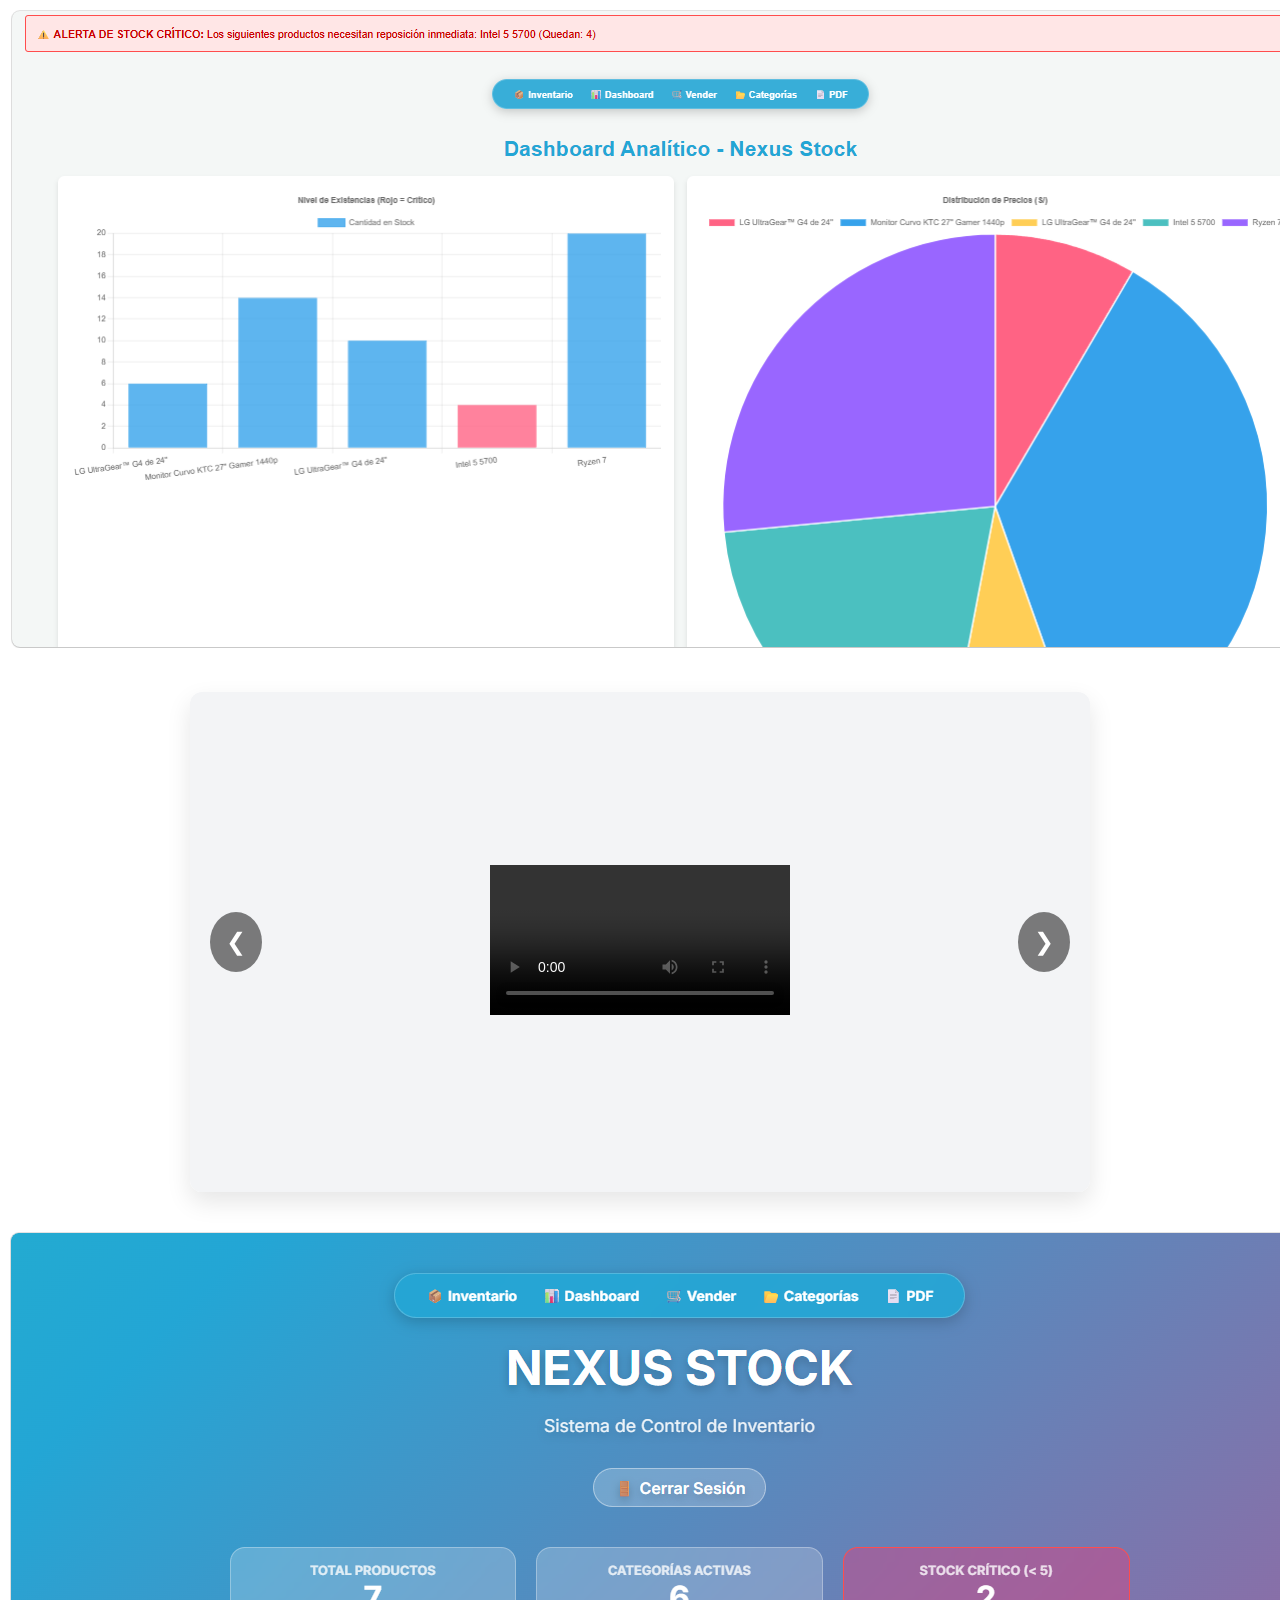
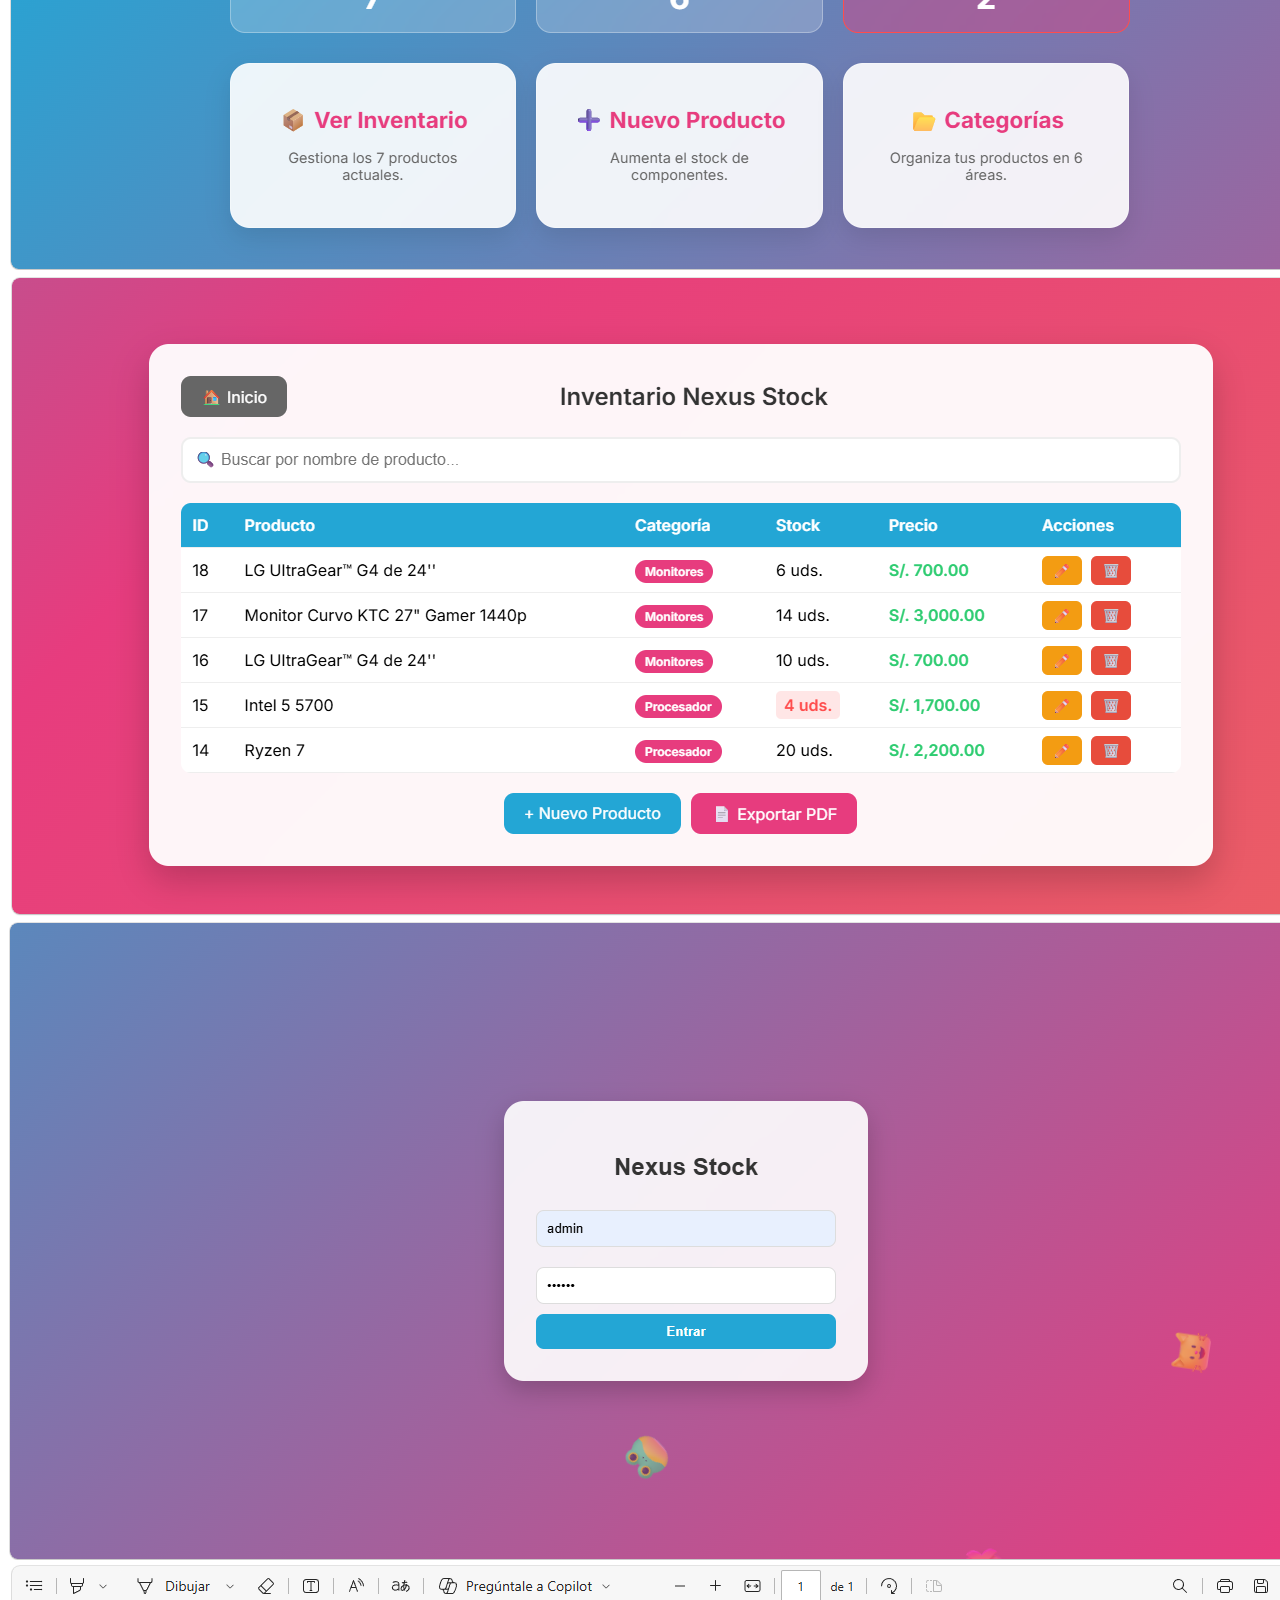
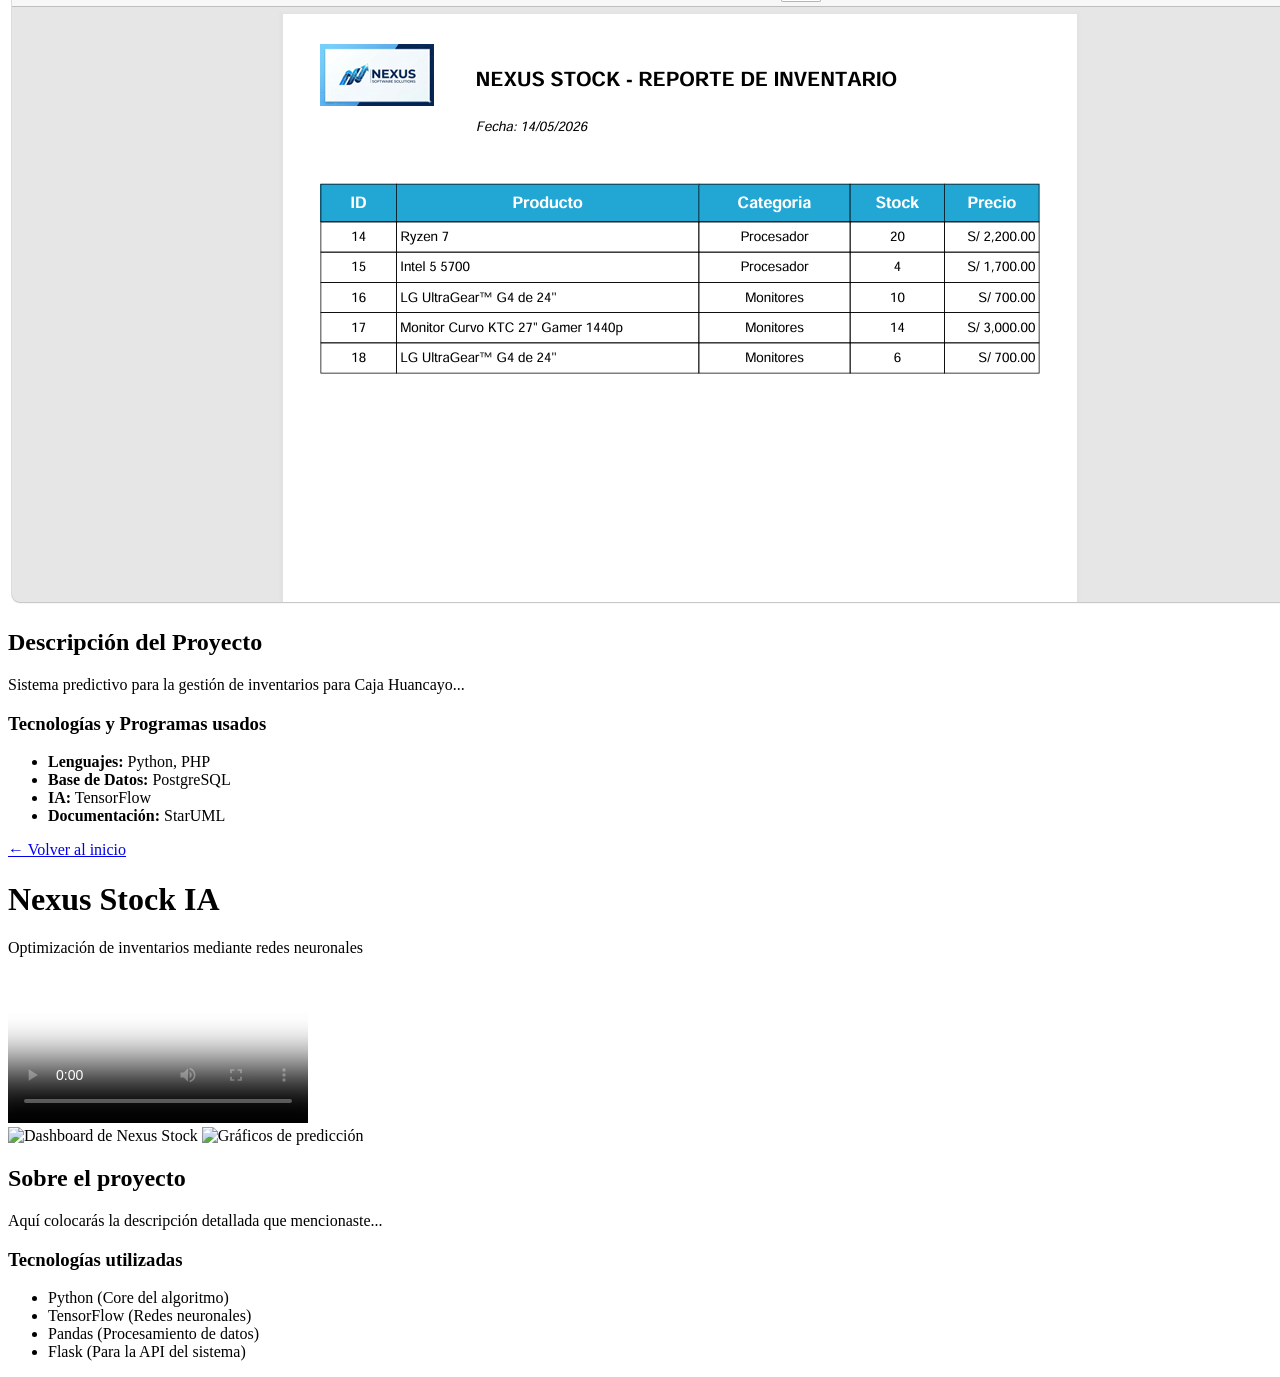
==== nexus-stock.html @ 7a58a057 "Update nexus-stock.html" ====
<!DOCTYPE html>
<html lang="es">
<head>
    <meta charset="UTF-8">
    <title>Nexus Stock - Detalles</title>
    <link rel="stylesheet" href="style.css">
    
    <section class="project-media">
    <div class="main-shot">
        <img src="8grafico.png" alt="Análisis Predictivo Nexus Stock">
    </div>
<section class="carrusel-container">
  <div class="carrusel-slides">
    <article class="carrusel-slide active" id="slide-video">
      <div class="video-wrapper">
        <video controls>
          <source src="video-demo.mp4" type="video/mp4">
          Tu navegador no soporta video HTML5.
        </video>
      </div>
    </article>

    <article class="carrusel-slide" id="slide-img1">
      <img src="1login.png" alt="Pantalla de inicio Nexus Stock">
    </article>

    <article class="carrusel-slide" id="slide-img2">
      <img src="8grafico.png" alt="Dashboard analítico Nexus Stock">
    </article>

    <article class="carrusel-slide" id="slide-img3">
      <img src="9pdf.png" alt="Reporte generado en PDF">
    </article>
  </div>

  <button class="carrusel-prev" aria-label="Anterior slide">&#10094;</button>
  <button class="carrusel-next" aria-label="Siguiente slide">&#10095;</button>
</section>
    <div class="image-gallery">
        <img src="2menu.png" alt="Menu">
        <img src="3inventario.png" alt="Gestión de Stock">
        <img src="1login.png" alt="Pantalla de acceso">
        <img src="9pdf.png" alt="Reporte generado en PDF">
    </div>
</section>

<section class="project-info">
    <h2>Descripción del Proyecto</h2>
    <p>Sistema predictivo para la gestión de inventarios para Caja Huancayo...</p>
    
    <h3>Tecnologías y Programas usados</h3>
    <ul class="tech-list">
        <li><strong>Lenguajes:</strong> Python, PHP</li>
        <li><strong>Base de Datos:</strong> PostgreSQL</li>
        <li><strong>IA:</strong> TensorFlow</li>
        <li><strong>Documentación:</strong> StarUML</li>
    </ul>
</section>
</head>
<body>
    <main class="container">
        <a href="index.html" class="btn-back">← Volver al inicio</a>
        
        <header class="project-header">
            <h1>Nexus Stock IA</h1>
            <p class="tagline">Optimización de inventarios mediante redes neuronales</p>
        </header>

        <section class="project-media">
            <div class="video-container">
                <video controls poster="img/nexus-preview.jpg">
                    <source src="video/demo-nexus.mp4" type="video/mp4">
                    Tu navegador no soporta videos.
                </video>
            </div>
            <div class="image-gallery">
                <img src="img/nexus-dashboard.png" alt="Dashboard de Nexus Stock">
                <img src="img/nexus-analisis.png" alt="Gráficos de predicción">
            </div>
        </section>

        <section class="project-description">
            <h2>Sobre el proyecto</h2>
            <p>Aquí colocarás la descripción detallada que mencionaste...</p>
            
            <h3>Tecnologías utilizadas</h3>
            <ul class="tech-list">
                <li>Python (Core del algoritmo)</li>
                <li>TensorFlow (Redes neuronales)</li>
                <li>Pandas (Procesamiento de datos)</li>
                <li>Flask (Para la API del sistema)</li>
            </ul>
        </section>
    </main>
</body>
</html>
---- style.css ----
/* --- ESTILOS PARA EL CARRUSEL DE CONTENIDO --- */

.carrusel-container {
  max-width: 900px; /* Ancho máximo del carrusel */
  margin: 40px auto; /* Centrar y dar espacio vertical */
  position: relative;
  overflow: hidden; /* Ocultar slides que no están activos */
  border-radius: 12px; /* Esquinas redondeadas como tu diseño */
  box-shadow: 0 10px 25px rgba(0, 0, 0, 0.1); /* Sombra sutil */
  background: white; /* Fondo blanco para las imágenes */
}

.carrusel-slides {
  display: flex; /* Colocar slides en fila */
  transition: transform 0.5s ease; /* Transición suave de deslizamiento */
  width: 100%; /* El contenedor total tiene el ancho acumulado */
}

.carrusel-slide {
  min-width: 100%; /* Cada slide ocupa el 100% del contenedor visible */
  height: 500px; /* Altura fija para que el video y las imágenes sean iguales */
  display: flex;
  align-items: center; /* Centrar verticalmente */
  justify-content: center; /* Centrar horizontalmente */
  background: #f3f4f6; /* Fondo gris claro */
}

.carrusel-slide video {
  max-width: 100%;
  max-height: 100%;
}

.carrusel-slide img {
  max-width: 100%;
  max-height: 100%;
  object-fit: contain; /* Ajustar imagen sin deformar */
}

/* --- FLECHAS DE NAVEGACIÓN --- */

.carrusel-prev, .carrusel-next {
  position: absolute;
  top: 50%; /* Centrar verticalmente */
  transform: translateY(-50%);
  background: rgba(0, 0, 0, 0.5); /* Fondo oscuro semitransparente */
  color: white;
  border: none;
  cursor: pointer;
  padding: 16px;
  border-radius: 50%; /* Flechas redondas */
  font-size: 24px;
  z-index: 10;
  transition: background 0.3s;
}

.carrusel-prev:hover, .carrusel-next:hover {
  background: var(--red-laravel); /* Cambiar a tu color Laravel al pasar el mouse */
}

.carrusel-prev {
  left: 20px;
}

.carrusel-next {
  right: 20px;
}

/* --- ESTADOS DE ACTIVIDAD Y LOGICA (Necesario para que funcione el cambio) --- */
/* (Sin JavaScript, solo se vería un slide. Este CSS oculta los inactivos) */

.carrusel-slide {
  display: none; /* Ocultar todos por defecto */
}

.carrusel-slide.active {
  display: flex; /* Mostrar solo el activo */
}
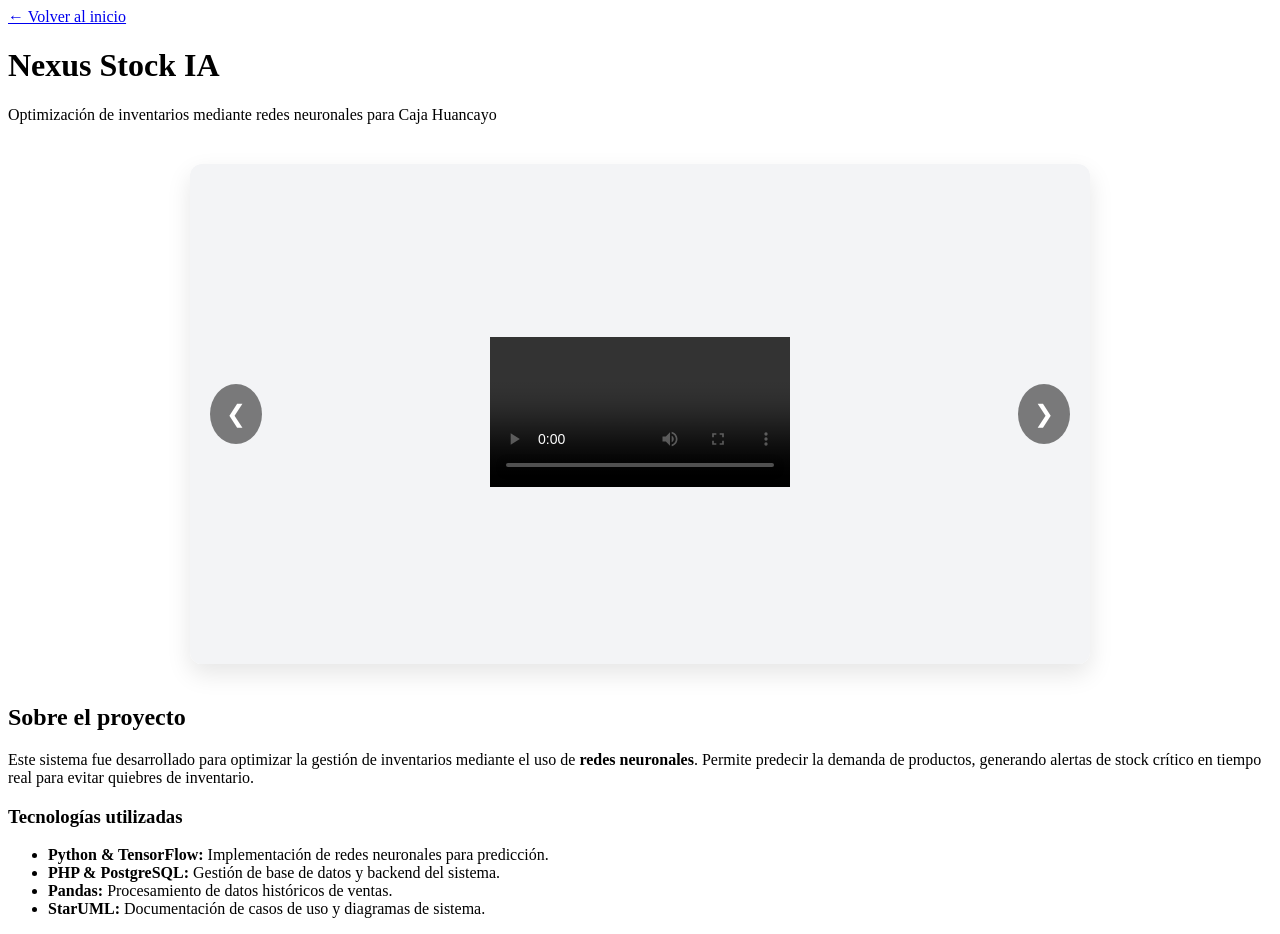
==== commit 8da937d9: "Update nexus-stock.html" ====
--- a/nexus-stock.html
+++ b/nexus-stock.html
@@ -2,95 +2,70 @@
 <html lang="es">
 <head>
     <meta charset="UTF-8">
-    <title>Nexus Stock - Detalles</title>
+    <meta name="viewport" content="width=device-width, initial-scale=1.0">
+    <title>Nexus Stock IA - Detalles</title>
     <link rel="stylesheet" href="style.css">
-    
-    <section class="project-media">
-    <div class="main-shot">
-        <img src="8grafico.png" alt="Análisis Predictivo Nexus Stock">
-    </div>
-<section class="carrusel-container">
-  <div class="carrusel-slides">
-    <article class="carrusel-slide active" id="slide-video">
-      <div class="video-wrapper">
-        <video controls>
-          <source src="video-demo.mp4" type="video/mp4">
-          Tu navegador no soporta video HTML5.
-        </video>
-      </div>
-    </article>
-
-    <article class="carrusel-slide" id="slide-img1">
-      <img src="1login.png" alt="Pantalla de inicio Nexus Stock">
-    </article>
-
-    <article class="carrusel-slide" id="slide-img2">
-      <img src="8grafico.png" alt="Dashboard analítico Nexus Stock">
-    </article>
-
-    <article class="carrusel-slide" id="slide-img3">
-      <img src="9pdf.png" alt="Reporte generado en PDF">
-    </article>
-  </div>
-
-  <button class="carrusel-prev" aria-label="Anterior slide">&#10094;</button>
-  <button class="carrusel-next" aria-label="Siguiente slide">&#10095;</button>
-</section>
-    <div class="image-gallery">
-        <img src="2menu.png" alt="Menu">
-        <img src="3inventario.png" alt="Gestión de Stock">
-        <img src="1login.png" alt="Pantalla de acceso">
-        <img src="9pdf.png" alt="Reporte generado en PDF">
-    </div>
-</section>
-
-<section class="project-info">
-    <h2>Descripción del Proyecto</h2>
-    <p>Sistema predictivo para la gestión de inventarios para Caja Huancayo...</p>
-    
-    <h3>Tecnologías y Programas usados</h3>
-    <ul class="tech-list">
-        <li><strong>Lenguajes:</strong> Python, PHP</li>
-        <li><strong>Base de Datos:</strong> PostgreSQL</li>
-        <li><strong>IA:</strong> TensorFlow</li>
-        <li><strong>Documentación:</strong> StarUML</li>
-    </ul>
-</section>
 </head>
 <body>
     <main class="container">
-        <a href="index.html" class="btn-back">← Volver al inicio</a>
-        
+        <nav>
+            <a href="index.html" class="btn-back">← Volver al inicio</a>
+        </nav>
+
         <header class="project-header">
             <h1>Nexus Stock IA</h1>
-            <p class="tagline">Optimización de inventarios mediante redes neuronales</p>
+            <p class="tagline">Optimización de inventarios mediante redes neuronales para Caja Huancayo</p>
         </header>
 
-        <section class="project-media">
-            <div class="video-container">
-                <video controls poster="img/nexus-preview.jpg">
-                    <source src="video/demo-nexus.mp4" type="video/mp4">
-                    Tu navegador no soporta videos.
-                </video>
+        <section class="carrusel-container">
+            <div class="carrusel-slides">
+                
+                <article class="carrusel-slide active">
+                    <div class="video-wrapper">
+                        <video controls>
+                            <source src="video/demo-nexus.mp4" type="video/mp4">
+                            Tu navegador no soporta videos.
+                        </video>
+                    </div>
+                </article>
+
+                <article class="carrusel-slide"><img src="1login.png" alt="Login"></article>
+                <article class="carrusel-slide"><img src="2menu.png" alt="Menu Principal"></article>
+                <article class="carrusel-slide"><img src="3inventario.png" alt="Gestión de Inventario"></article>
+                <article class="carrusel-slide"><img src="4editarproducto.png" alt="Editar Producto"></article>
+                <article class="carrusel-slide"><img src="5nuevoproducto.png" alt="Nuevo Producto"></article>
+                <article class="carrusel-slide"><img src="6registarventa.png" alt="Registro de Venta"></article>
+                <article class="carrusel-slide"><img src="7categoriaresgistrada.png" alt="Categorías"></article>
+                <article class="carrusel-slide"><img src="8grafico.png" alt="Dashboard Analítico"></article>
+                <article class="carrusel-slide"><img src="9pdf.png" alt="Reporte en PDF"></article>
             </div>
-            <div class="image-gallery">
-                <img src="img/nexus-dashboard.png" alt="Dashboard de Nexus Stock">
-                <img src="img/nexus-analisis.png" alt="Gráficos de predicción">
-            </div>
+
+            <button class="carrusel-prev" aria-label="Anterior">&#10094;</button>
+            <button class="carrusel-next" aria-label="Siguiente">&#10095;</button>
         </section>
 
         <section class="project-description">
-            <h2>Sobre el proyecto</h2>
-            <p>Aquí colocarás la descripción detallada que mencionaste...</p>
-            
-            <h3>Tecnologías utilizadas</h3>
-            <ul class="tech-list">
-                <li>Python (Core del algoritmo)</li>
-                <li>TensorFlow (Redes neuronales)</li>
-                <li>Pandas (Procesamiento de datos)</li>
-                <li>Flask (Para la API del sistema)</li>
-            </ul>
+            <div class="info-card">
+                <h2>Sobre el proyecto</h2>
+                <p>
+                    Este sistema fue desarrollado para optimizar la gestión de inventarios mediante el uso de 
+                    <strong>redes neuronales</strong>. Permite predecir la demanda de productos, generando alertas 
+                    de stock crítico en tiempo real para evitar quiebres de inventario.
+                </p>
+            </div>
+
+            <div class="tech-card">
+                <h3>Tecnologías utilizadas</h3>
+                <ul class="tech-list">
+                    <li><strong>Python & TensorFlow:</strong> Implementación de redes neuronales para predicción.</li>
+                    <li><strong>PHP & PostgreSQL:</strong> Gestión de base de datos y backend del sistema.</li>
+                    <li><strong>Pandas:</strong> Procesamiento de datos históricos de ventas.</li>
+                    <li><strong>StarUML:</strong> Documentación de casos de uso y diagramas de sistema.</li>
+                </ul>
+            </div>
         </section>
     </main>
+
+    <script src="script.js"></script>
 </body>
 </html>
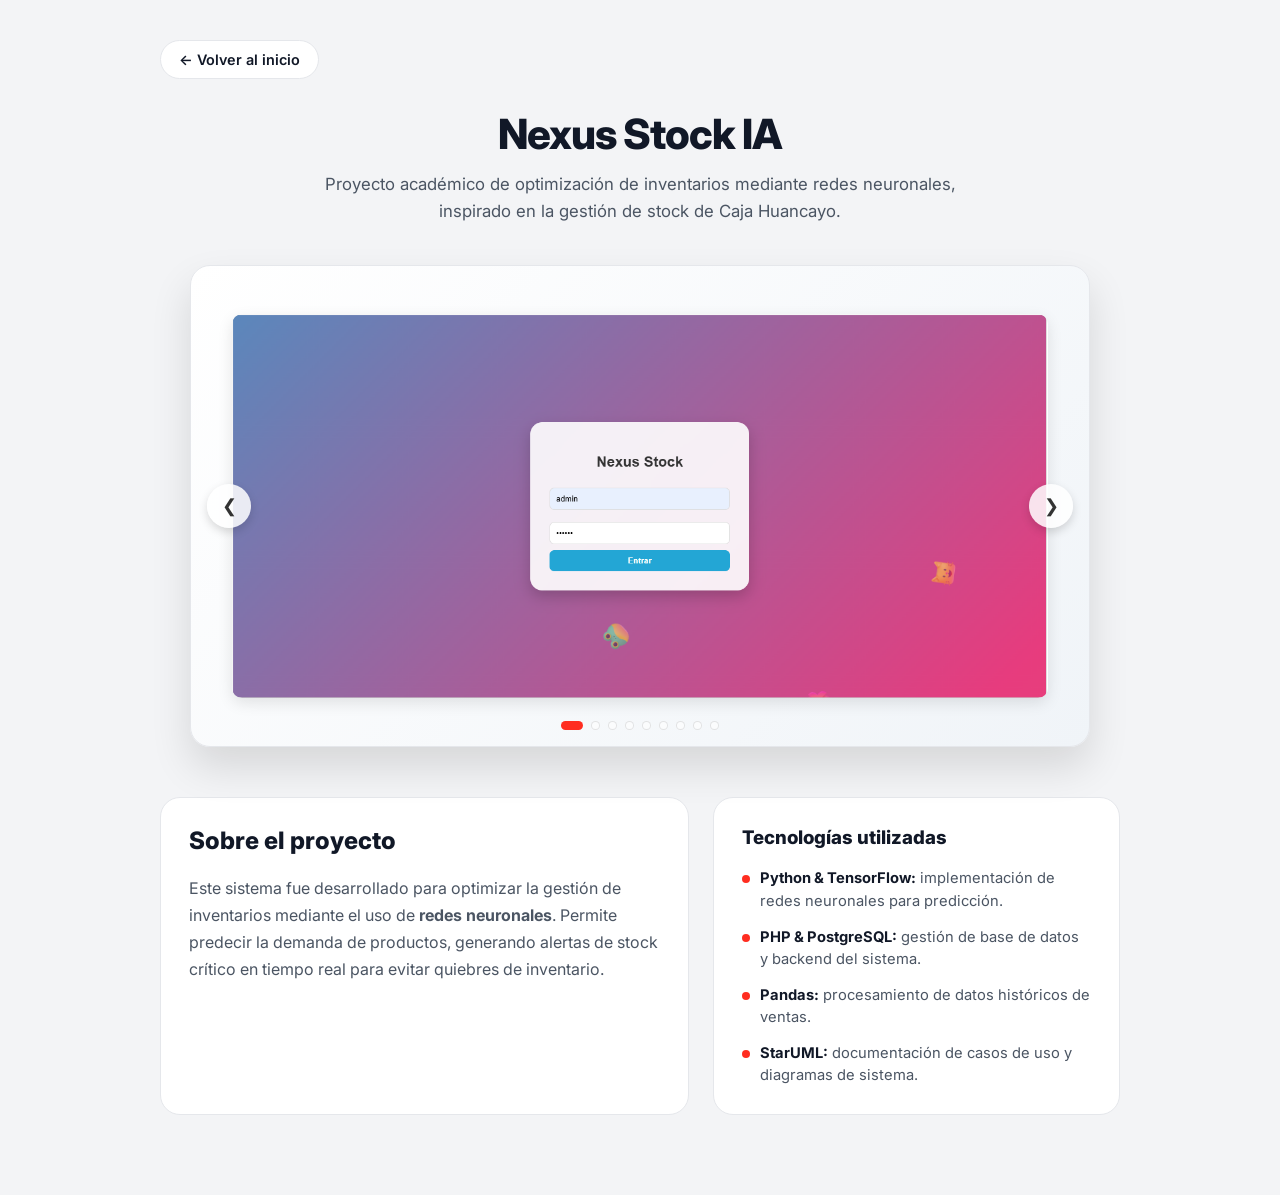
==== commit 553c7109: "Mejora Nexus Stock: agrega carrusel funcional, estilo consistente y quita video roto" ====
--- a/nexus-stock.html
+++ b/nexus-stock.html
@@ -3,53 +3,46 @@
 <head>
     <meta charset="UTF-8">
     <meta name="viewport" content="width=device-width, initial-scale=1.0">
-    <title>Nexus Stock IA - Detalles</title>
+    <title>Nexus Stock IA | Rafael Martínez</title>
+    <meta name="description" content="Nexus Stock: sistema predictivo de gestión de inventarios con redes neuronales, PHP y PostgreSQL.">
+    <link href="https://fonts.googleapis.com/css2?family=Inter:wght@400;600;700;800&display=swap" rel="stylesheet">
     <link rel="stylesheet" href="style.css">
 </head>
 <body>
     <main class="container">
         <nav>
-            <a href="index.html" class="btn-back">← Volver al inicio</a>
+            <a href="index.html" class="btn-back">&larr; Volver al inicio</a>
         </nav>
 
         <header class="project-header">
             <h1>Nexus Stock IA</h1>
-            <p class="tagline">Optimización de inventarios mediante redes neuronales para Caja Huancayo</p>
+            <p class="tagline">Proyecto académico de optimización de inventarios mediante redes neuronales, inspirado en la gestión de stock de Caja Huancayo.</p>
         </header>
 
         <section class="carrusel-container">
             <div class="carrusel-slides">
-                
-                <article class="carrusel-slide active">
-                    <div class="video-wrapper">
-                        <video controls>
-                            <source src="video/demo-nexus.mp4" type="video/mp4">
-                            Tu navegador no soporta videos.
-                        </video>
-                    </div>
-                </article>
-
-                <article class="carrusel-slide"><img src="1login.png" alt="Login"></article>
-                <article class="carrusel-slide"><img src="2menu.png" alt="Menu Principal"></article>
-                <article class="carrusel-slide"><img src="3inventario.png" alt="Gestión de Inventario"></article>
-                <article class="carrusel-slide"><img src="4editarproducto.png" alt="Editar Producto"></article>
-                <article class="carrusel-slide"><img src="5nuevoproducto.png" alt="Nuevo Producto"></article>
-                <article class="carrusel-slide"><img src="6registarventa.png" alt="Registro de Venta"></article>
-                <article class="carrusel-slide"><img src="7categoriaresgistrada.png" alt="Categorías"></article>
-                <article class="carrusel-slide"><img src="8grafico.png" alt="Dashboard Analítico"></article>
+                <article class="carrusel-slide"><img src="1login.png" alt="Login del sistema"></article>
+                <article class="carrusel-slide"><img src="2menu.png" alt="Menú principal"></article>
+                <article class="carrusel-slide"><img src="3inventario.png" alt="Gestión de inventario"></article>
+                <article class="carrusel-slide"><img src="4editarproducto.png" alt="Editar producto"></article>
+                <article class="carrusel-slide"><img src="5nuevoproducto.png" alt="Registro de nuevo producto"></article>
+                <article class="carrusel-slide"><img src="6registarventa.png" alt="Registro de venta"></article>
+                <article class="carrusel-slide"><img src="7categoriaresgistrada.png" alt="Categorías registradas"></article>
+                <article class="carrusel-slide"><img src="8grafico.png" alt="Dashboard analítico"></article>
                 <article class="carrusel-slide"><img src="9pdf.png" alt="Reporte en PDF"></article>
             </div>
 
-            <button class="carrusel-prev" aria-label="Anterior">&#10094;</button>
-            <button class="carrusel-next" aria-label="Siguiente">&#10095;</button>
+            <button class="carrusel-prev" aria-label="Imagen anterior">&#10094;</button>
+            <button class="carrusel-next" aria-label="Imagen siguiente">&#10095;</button>
+            <div class="carrusel-dots"></div>
         </section>
 
         <section class="project-description">
             <div class="info-card">
                 <h2>Sobre el proyecto</h2>
                 <p>
-                    Este sistema fue desarrollado para optimizar la gestión de inventarios mediante el uso de 
-                    <strong>redes neuronales</strong>. Permite predecir la demanda de productos, generando alertas 
+                    Este sistema fue desarrollado para optimizar la gestión de inventarios mediante el uso de
+                    <strong>redes neuronales</strong>. Permite predecir la demanda de productos, generando alertas
                     de stock crítico en tiempo real para evitar quiebres de inventario.
                 </p>
             </div>
@@ -57,10 +50,10 @@
             <div class="tech-card">
                 <h3>Tecnologías utilizadas</h3>
                 <ul class="tech-list">
-                    <li><strong>Python & TensorFlow:</strong> Implementación de redes neuronales para predicción.</li>
-                    <li><strong>PHP & PostgreSQL:</strong> Gestión de base de datos y backend del sistema.</li>
-                    <li><strong>Pandas:</strong> Procesamiento de datos históricos de ventas.</li>
-                    <li><strong>StarUML:</strong> Documentación de casos de uso y diagramas de sistema.</li>
+                    <li><strong>Python & TensorFlow:</strong> implementación de redes neuronales para predicción.</li>
+                    <li><strong>PHP & PostgreSQL:</strong> gestión de base de datos y backend del sistema.</li>
+                    <li><strong>Pandas:</strong> procesamiento de datos históricos de ventas.</li>
+                    <li><strong>StarUML:</strong> documentación de casos de uso y diagramas de sistema.</li>
                 </ul>
             </div>
         </section>
--- a/style.css
+++ b/style.css
@@ -1,77 +1,209 @@
-/* --- ESTILOS PARA EL CARRUSEL DE CONTENIDO --- */
+/* --- PÁGINA DE DETALLE DE PROYECTO (Nexus Stock) --- */
+/* Comparte la paleta con index.html para que se sienta el mismo sitio */
+
+:root {
+  --red-laravel: #FF2D20;
+  --bg-light: #F3F4F6;
+  --card-light: #ffffff;
+  --text-dark: #111827;
+  --text-gray: #4B5563;
+  --border-color: #e5e7eb;
+}
+
+* { box-sizing: border-box; }
+
+body {
+  background-color: var(--bg-light);
+  color: var(--text-dark);
+  font-family: 'Inter', -apple-system, BlinkMacSystemFont, sans-serif;
+  margin: 0;
+}
+
+.container {
+  max-width: 1000px;
+  margin: 0 auto;
+  padding: 40px 20px 80px;
+}
+
+nav { margin-bottom: 30px; }
+
+.btn-back {
+  display: inline-flex;
+  align-items: center;
+  gap: 8px;
+  color: var(--text-dark);
+  text-decoration: none;
+  font-weight: 600;
+  font-size: 0.9rem;
+  background: var(--card-light);
+  border: 1px solid var(--border-color);
+  padding: 10px 18px;
+  border-radius: 999px;
+  transition: 0.3s;
+}
+.btn-back:hover { border-color: var(--red-laravel); color: var(--red-laravel); }
+
+.project-header { text-align: center; max-width: 700px; margin: 0 auto 40px; }
+.project-header h1 { font-size: 2.6rem; font-weight: 800; margin: 0 0 12px; letter-spacing: -1px; }
+.project-header .tagline { color: var(--text-gray); font-size: 1.05rem; line-height: 1.6; margin: 0; }
+
+/* --- DISEÑO DEL VISOR MULTIMEDIA --- */
 
 .carrusel-container {
-  max-width: 900px; /* Ancho máximo del carrusel */
-  margin: 40px auto; /* Centrar y dar espacio vertical */
+  max-width: 900px;
+  margin: 0 auto 50px;
   position: relative;
-  overflow: hidden; /* Ocultar slides que no están activos */
-  border-radius: 12px; /* Esquinas redondeadas como tu diseño */
-  box-shadow: 0 10px 25px rgba(0, 0, 0, 0.1); /* Sombra sutil */
-  background: white; /* Fondo blanco para las imágenes */
+  overflow: hidden;
+  border-radius: 20px;
+  box-shadow: 0 20px 40px rgba(0, 0, 0, 0.12);
+  background: linear-gradient(135deg, #ffffff 0%, #f0f4f8 100%);
+  border: 1px solid var(--border-color);
 }
 
 .carrusel-slides {
-  display: flex; /* Colocar slides en fila */
-  transition: transform 0.5s ease; /* Transición suave de deslizamiento */
-  width: 100%; /* El contenedor total tiene el ancho acumulado */
+  display: flex;
+  transition: transform 0.5s cubic-bezier(0.4, 0, 0.2, 1);
+  width: 100%;
 }
 
 .carrusel-slide {
-  min-width: 100%; /* Cada slide ocupa el 100% del contenedor visible */
-  height: 500px; /* Altura fija para que el video y las imágenes sean iguales */
-  display: flex;
-  align-items: center; /* Centrar verticalmente */
-  justify-content: center; /* Centrar horizontalmente */
-  background: #f3f4f6; /* Fondo gris claro */
-}
-
-.carrusel-slide video {
-  max-width: 100%;
-  max-height: 100%;
+  min-width: 100%;
+  height: 480px;
+  display: flex;
+  align-items: center;
+  justify-content: center;
+  padding: 20px;
 }
 
 .carrusel-slide img {
-  max-width: 100%;
-  max-height: 100%;
-  object-fit: contain; /* Ajustar imagen sin deformar */
+  max-width: 95%;
+  max-height: 95%;
+  object-fit: contain;
+  border-radius: 10px;
+  box-shadow: 0 5px 15px rgba(0, 0, 0, 0.1);
+}
+
+.video-wrapper {
+  width: 90%;
+  height: 90%;
+  display: flex;
+  align-items: center;
+  justify-content: center;
+  background: #000;
+  border-radius: 15px;
+  overflow: hidden;
 }
 
 /* --- FLECHAS DE NAVEGACIÓN --- */
 
 .carrusel-prev, .carrusel-next {
   position: absolute;
-  top: 50%; /* Centrar verticalmente */
+  top: 50%;
   transform: translateY(-50%);
-  background: rgba(0, 0, 0, 0.5); /* Fondo oscuro semitransparente */
-  color: white;
+  background: rgba(255, 255, 255, 0.85);
+  color: #333;
   border: none;
   cursor: pointer;
-  padding: 16px;
-  border-radius: 50%; /* Flechas redondas */
-  font-size: 24px;
+  width: 44px;
+  height: 44px;
+  border-radius: 50%;
+  font-size: 18px;
   z-index: 10;
-  transition: background 0.3s;
+  display: flex;
+  align-items: center;
+  justify-content: center;
+  transition: all 0.3s ease;
+  box-shadow: 0 4px 10px rgba(0, 0, 0, 0.15);
 }
 
 .carrusel-prev:hover, .carrusel-next:hover {
-  background: var(--red-laravel); /* Cambiar a tu color Laravel al pasar el mouse */
-}
-
-.carrusel-prev {
-  left: 20px;
-}
-
-.carrusel-next {
-  right: 20px;
-}
-
-/* --- ESTADOS DE ACTIVIDAD Y LOGICA (Necesario para que funcione el cambio) --- */
-/* (Sin JavaScript, solo se vería un slide. Este CSS oculta los inactivos) */
-
-.carrusel-slide {
-  display: none; /* Ocultar todos por defecto */
-}
-
-.carrusel-slide.active {
-  display: flex; /* Mostrar solo el activo */
-}
+  background: var(--red-laravel);
+  color: white;
+  transform: translateY(-50%) scale(1.08);
+}
+
+.carrusel-prev { left: 16px; }
+.carrusel-next { right: 16px; }
+
+/* --- INDICADORES (PUNTITOS) --- */
+
+.carrusel-dots {
+  position: absolute;
+  bottom: 16px;
+  left: 50%;
+  transform: translateX(-50%);
+  display: flex;
+  gap: 8px;
+  z-index: 10;
+}
+
+.dot {
+  width: 9px;
+  height: 9px;
+  background: rgba(255, 255, 255, 0.6);
+  border: 1px solid rgba(0,0,0,0.1);
+  border-radius: 50%;
+  cursor: pointer;
+  transition: 0.3s;
+  padding: 0;
+}
+
+.dot.active {
+  background: var(--red-laravel);
+  width: 22px;
+  border-radius: 5px;
+  border-color: transparent;
+}
+
+/* --- DESCRIPCIÓN DEL PROYECTO --- */
+
+.project-description {
+  display: grid;
+  grid-template-columns: 1.3fr 1fr;
+  gap: 24px;
+}
+
+.info-card, .tech-card {
+  background: var(--card-light);
+  border: 1px solid var(--border-color);
+  border-radius: 20px;
+  padding: 28px;
+}
+
+.info-card h2, .tech-card h3 {
+  margin-top: 0;
+  font-weight: 800;
+}
+
+.info-card p { color: var(--text-gray); line-height: 1.7; margin-bottom: 0; }
+
+.tech-list { list-style: none; margin: 0; padding: 0; display: flex; flex-direction: column; gap: 14px; }
+.tech-list li {
+  color: var(--text-gray);
+  font-size: 0.92rem;
+  line-height: 1.5;
+  padding-left: 18px;
+  position: relative;
+}
+.tech-list li::before {
+  content: '';
+  position: absolute;
+  left: 0;
+  top: 8px;
+  width: 8px;
+  height: 8px;
+  border-radius: 50%;
+  background: var(--red-laravel);
+}
+.tech-list li strong { color: var(--text-dark); }
+
+@media (max-width: 720px) {
+  .project-description { grid-template-columns: 1fr; }
+  .carrusel-slide { height: 320px; }
+}
+
+/* Animación de entrada */
+@keyframes fadeIn {
+  from { opacity: 0; }
+  to { opacity: 1; }
+}
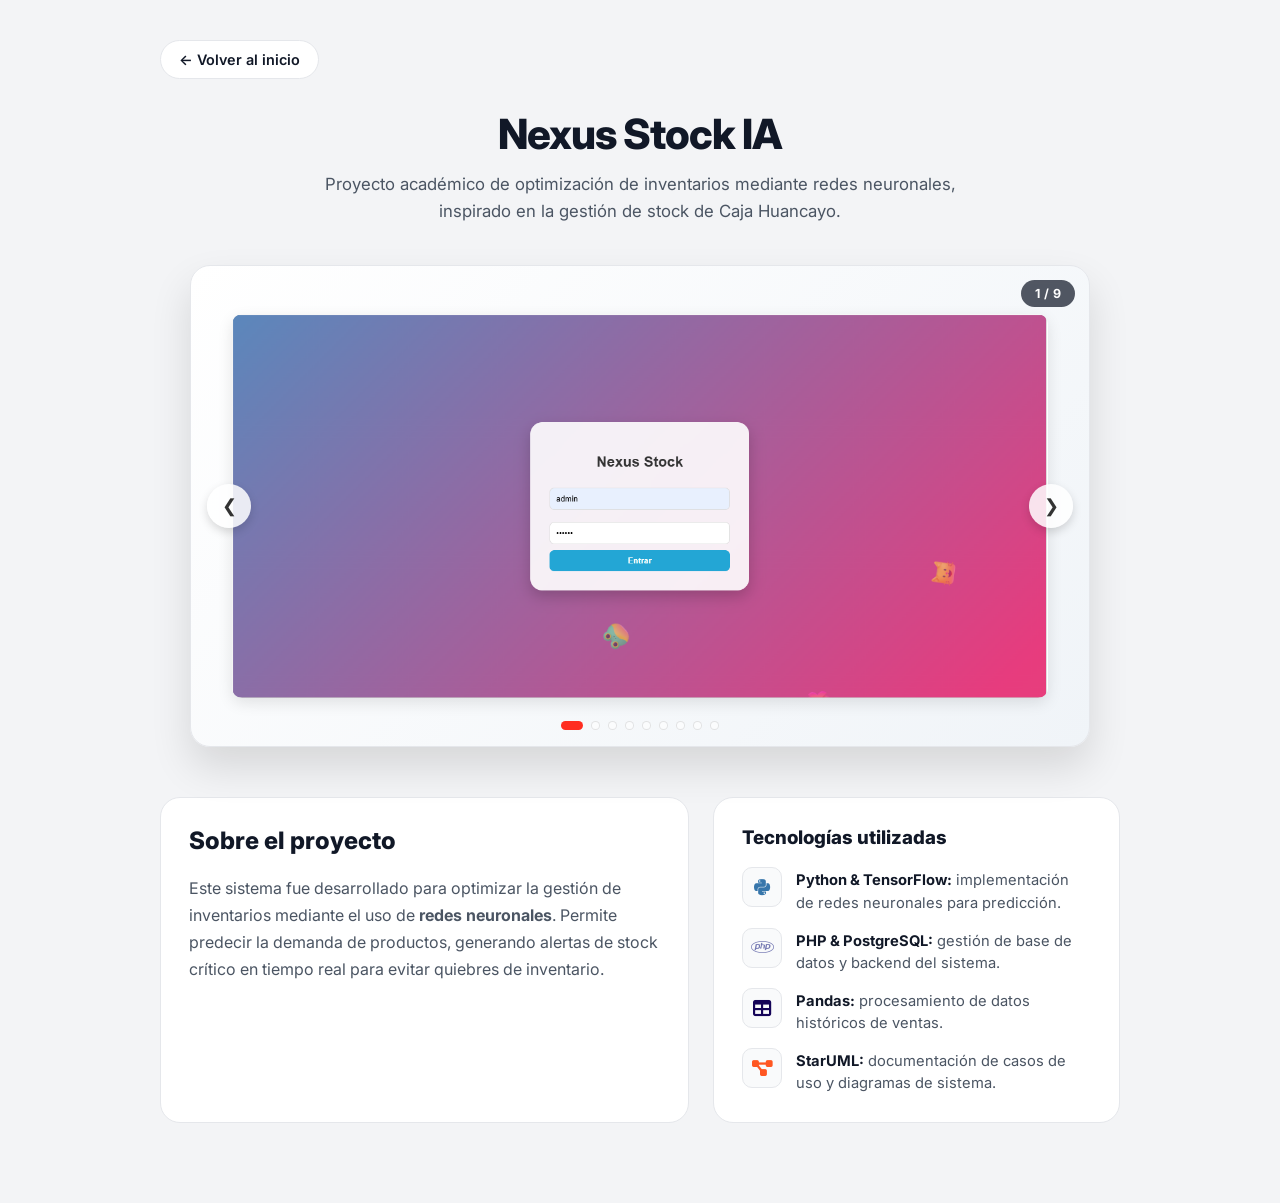
==== commit 3430b270: "Agrega contador de imagenes, zoom al pasar el cursor y logos de tecnologia en las paginas de proyect" ====
--- a/nexus-stock.html
+++ b/nexus-stock.html
@@ -6,6 +6,7 @@
     <title>Nexus Stock IA | Rafael Martínez</title>
     <meta name="description" content="Nexus Stock: sistema predictivo de gestión de inventarios con redes neuronales, PHP y PostgreSQL.">
     <link href="https://fonts.googleapis.com/css2?family=Inter:wght@400;600;700;800&display=swap" rel="stylesheet">
+    <link rel="stylesheet" href="https://cdnjs.cloudflare.com/ajax/libs/font-awesome/6.0.0/css/all.min.css">
     <link rel="stylesheet" href="style.css">
 </head>
 <body>
@@ -49,11 +50,23 @@
 
             <div class="tech-card">
                 <h3>Tecnologías utilizadas</h3>
-                <ul class="tech-list">
-                    <li><strong>Python & TensorFlow:</strong> implementación de redes neuronales para predicción.</li>
-                    <li><strong>PHP & PostgreSQL:</strong> gestión de base de datos y backend del sistema.</li>
-                    <li><strong>Pandas:</strong> procesamiento de datos históricos de ventas.</li>
-                    <li><strong>StarUML:</strong> documentación de casos de uso y diagramas de sistema.</li>
+                <ul class="tech-list tech-list-icons">
+                    <li>
+                        <span class="tech-icon"><i class="fab fa-python"></i></span>
+                        <span class="desc"><strong>Python & TensorFlow:</strong> implementación de redes neuronales para predicción.</span>
+                    </li>
+                    <li>
+                        <span class="tech-icon"><i class="fab fa-php"></i></span>
+                        <span class="desc"><strong>PHP & PostgreSQL:</strong> gestión de base de datos y backend del sistema.</span>
+                    </li>
+                    <li>
+                        <span class="tech-icon"><i class="fas fa-table"></i></span>
+                        <span class="desc"><strong>Pandas:</strong> procesamiento de datos históricos de ventas.</span>
+                    </li>
+                    <li>
+                        <span class="tech-icon"><i class="fas fa-project-diagram"></i></span>
+                        <span class="desc"><strong>StarUML:</strong> documentación de casos de uso y diagramas de sistema.</span>
+                    </li>
                 </ul>
             </div>
         </section>
--- a/style.css
+++ b/style.css
@@ -8,7 +8,22 @@
   --text-dark: #111827;
   --text-gray: #4B5563;
   --border-color: #e5e7eb;
-}
+  --bg-skill: #f9fafb;
+}
+
+/* Colores de logos de tecnología (mismos que en index.html) */
+.fa-python { color: #3776AB; }
+.fa-java { color: #f89820; }
+.fa-php { color: #777BB4; }
+.fa-hashtag { color: #239120; }
+.fa-html5 { color: #E34F26; }
+.fa-css3-alt { color: #1572B6; }
+.fa-js { color: #F7DF1E; }
+.fa-database { color: #336791; }
+.fa-project-diagram { color: #FF5722; }
+.fa-code-branch { color: #6e5494; }
+.fa-table { color: #150458; }
+.fa-chart-pie { color: #F2C811; }
 
 * { box-sizing: border-box; }
 
@@ -81,6 +96,29 @@
   object-fit: contain;
   border-radius: 10px;
   box-shadow: 0 5px 15px rgba(0, 0, 0, 0.1);
+  transition: transform 0.4s ease;
+  cursor: zoom-in;
+}
+
+.carrusel-slide img:hover {
+  transform: scale(1.06);
+}
+
+/* --- CONTADOR DE IMÁGENES --- */
+
+.carrusel-counter {
+  position: absolute;
+  top: 14px;
+  right: 14px;
+  background: rgba(17, 24, 39, 0.72);
+  color: #fff;
+  font-size: 0.78rem;
+  font-weight: 700;
+  letter-spacing: 0.3px;
+  padding: 6px 14px;
+  border-radius: 999px;
+  z-index: 10;
+  backdrop-filter: blur(2px);
 }
 
 .video-wrapper {
@@ -197,6 +235,49 @@
 }
 .tech-list li strong { color: var(--text-dark); }
 
+/* Variante con logo de la tecnología en vez de puntito */
+.tech-list.tech-list-icons li {
+  display: flex;
+  align-items: flex-start;
+  gap: 14px;
+  padding-left: 0;
+}
+.tech-list.tech-list-icons li::before { content: none; }
+.tech-icon {
+  width: 40px;
+  height: 40px;
+  border-radius: 10px;
+  background: var(--bg-skill);
+  border: 1px solid var(--border-color);
+  display: flex;
+  align-items: center;
+  justify-content: center;
+  font-size: 1.15rem;
+  flex-shrink: 0;
+}
+.tech-list.tech-list-icons li span.desc { padding-top: 2px; }
+
+/* Fila de insignias de tecnología (logo + nombre) */
+.tech-badges {
+  display: flex;
+  flex-wrap: wrap;
+  gap: 10px;
+  margin-bottom: 20px;
+}
+.tech-badge {
+  display: flex;
+  align-items: center;
+  gap: 8px;
+  background: var(--bg-skill);
+  border: 1px solid var(--border-color);
+  border-radius: 999px;
+  padding: 8px 14px;
+  font-size: 0.85rem;
+  font-weight: 600;
+  color: var(--text-dark);
+}
+.tech-badge i { font-size: 1.05rem; }
+
 @media (max-width: 720px) {
   .project-description { grid-template-columns: 1fr; }
   .carrusel-slide { height: 320px; }
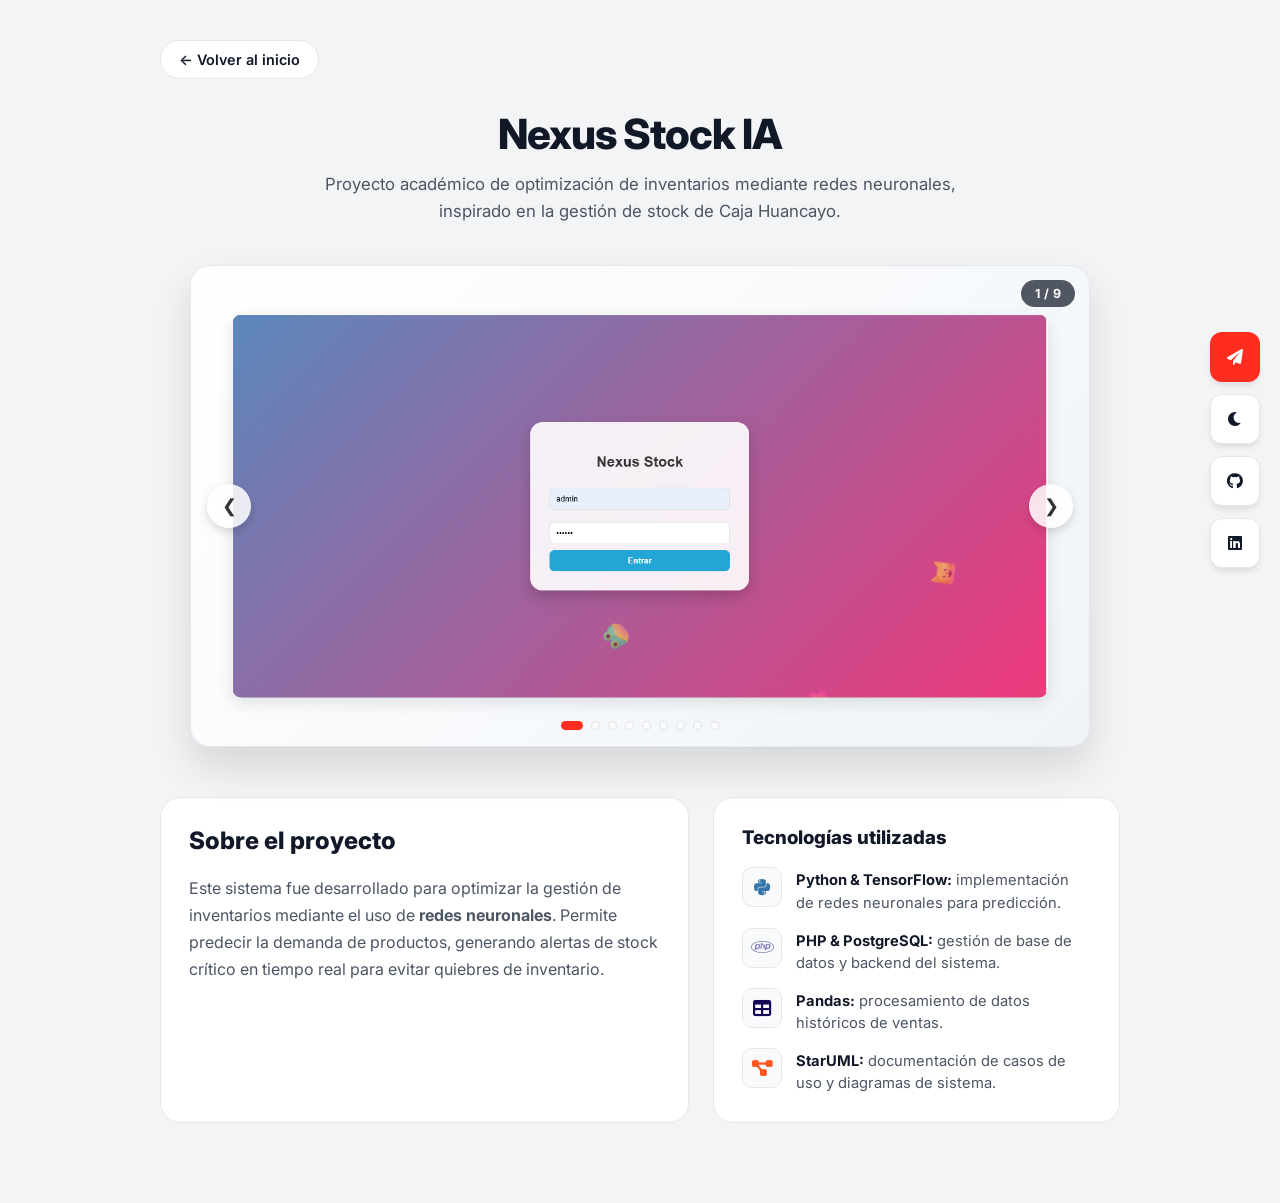
==== commit c4c4e208: "Barra lateral (enviar, modo oscuro, GitHub, LinkedIn) y modo oscuro en las paginas de proyecto" ====
--- a/nexus-stock.html
+++ b/nexus-stock.html
@@ -7,20 +7,34 @@
     <meta name="description" content="Nexus Stock: sistema predictivo de gestión de inventarios con redes neuronales, PHP y PostgreSQL.">
     <link href="https://fonts.googleapis.com/css2?family=Inter:wght@400;600;700;800&display=swap" rel="stylesheet">
     <link rel="stylesheet" href="https://cdnjs.cloudflare.com/ajax/libs/font-awesome/6.0.0/css/all.min.css">
+    <script>document.documentElement.classList.add('js'); try { if (localStorage.getItem('theme') === 'dark') document.documentElement.setAttribute('data-theme', 'dark'); } catch (e) {}</script>
     <link rel="stylesheet" href="style.css">
+    <link rel="stylesheet" href="animations.css">
+    <link rel="stylesheet" href="sidebar.css">
 </head>
 <body>
+
+<div class="side-bar">
+    <a href="mailto:smrj.1421@gmail.com" class="side-btn contact-special" title="Contactar conmigo">
+        <i class="fas fa-paper-plane"></i>
+    </a>
+    <div class="side-btn" id="theme-toggle" title="Modo Oscuro/Claro" role="button" tabindex="0" aria-label="Cambiar entre modo claro y oscuro">
+        <i class="fas fa-moon" id="theme-icon"></i>
+    </div>
+    <a href="https://github.com/SMRJ1421" target="_blank" class="side-btn" title="GitHub"><i class="fab fa-github"></i></a>
+    <a href="https://linkedin.com/in/rafael-seguil-martinez" target="_blank" class="side-btn" title="LinkedIn"><i class="fab fa-linkedin"></i></a>
+</div>
     <main class="container">
-        <nav>
+        <nav class="reveal">
             <a href="index.html" class="btn-back">&larr; Volver al inicio</a>
         </nav>
 
-        <header class="project-header">
+        <header class="project-header reveal" data-delay="120">
             <h1>Nexus Stock IA</h1>
             <p class="tagline">Proyecto académico de optimización de inventarios mediante redes neuronales, inspirado en la gestión de stock de Caja Huancayo.</p>
         </header>
 
-        <section class="carrusel-container">
+        <section class="carrusel-container reveal reveal-zoom" data-delay="240">
             <div class="carrusel-slides">
                 <article class="carrusel-slide"><img src="1login.png" alt="Login del sistema"></article>
                 <article class="carrusel-slide"><img src="2menu.png" alt="Menú principal"></article>
@@ -38,8 +52,8 @@
             <div class="carrusel-dots"></div>
         </section>
 
-        <section class="project-description">
-            <div class="info-card">
+        <section class="project-description" data-stagger="150">
+            <div class="info-card reveal">
                 <h2>Sobre el proyecto</h2>
                 <p>
                     Este sistema fue desarrollado para optimizar la gestión de inventarios mediante el uso de
@@ -48,22 +62,22 @@
                 </p>
             </div>
 
-            <div class="tech-card">
+            <div class="tech-card reveal">
                 <h3>Tecnologías utilizadas</h3>
-                <ul class="tech-list tech-list-icons">
-                    <li>
+                <ul data-stagger="90" class="tech-list tech-list-icons">
+                    <li class="reveal">
                         <span class="tech-icon"><i class="fab fa-python"></i></span>
                         <span class="desc"><strong>Python & TensorFlow:</strong> implementación de redes neuronales para predicción.</span>
                     </li>
-                    <li>
+                    <li class="reveal">
                         <span class="tech-icon"><i class="fab fa-php"></i></span>
                         <span class="desc"><strong>PHP & PostgreSQL:</strong> gestión de base de datos y backend del sistema.</span>
                     </li>
-                    <li>
+                    <li class="reveal">
                         <span class="tech-icon"><i class="fas fa-table"></i></span>
                         <span class="desc"><strong>Pandas:</strong> procesamiento de datos históricos de ventas.</span>
                     </li>
-                    <li>
+                    <li class="reveal">
                         <span class="tech-icon"><i class="fas fa-project-diagram"></i></span>
                         <span class="desc"><strong>StarUML:</strong> documentación de casos de uso y diagramas de sistema.</span>
                     </li>
@@ -73,5 +87,7 @@
     </main>
 
     <script src="script.js"></script>
+    <script src="theme.js"></script>
+    <script src="animations.js"></script>
 </body>
 </html>
--- a/style.css
+++ b/style.css
@@ -9,6 +9,21 @@
   --text-gray: #4B5563;
   --border-color: #e5e7eb;
   --bg-skill: #f9fafb;
+}
+
+/* Modo oscuro (mismos colores que index.html) */
+[data-theme="dark"] {
+  --bg-light: #0b1120;
+  --card-light: #1e293b;
+  --text-dark: #f8fafc;
+  --text-gray: #94a3b8;
+  --border-color: #334155;
+  --bg-skill: #1e293b;
+}
+
+[data-theme="dark"] .carrusel-container {
+  background: linear-gradient(135deg, #1e293b 0%, #0f172a 100%);
+  box-shadow: 0 20px 40px rgba(0, 0, 0, 0.45);
 }
 
 /* Colores de logos de tecnología (mismos que en index.html) */
@@ -32,6 +47,7 @@
   color: var(--text-dark);
   font-family: 'Inter', -apple-system, BlinkMacSystemFont, sans-serif;
   margin: 0;
+  transition: background-color 0.3s, color 0.3s;
 }
 
 .container {
--- a/animations.css
+++ b/animations.css
@@ -0,0 +1,55 @@
+/* --- ANIMACIONES COMPARTIDAS (index + páginas de proyecto) --- */
+
+/* Entrada suave de la página */
+body { animation: pageIn .5s ease backwards; }
+@keyframes pageIn { from { opacity: 0; } to { opacity: 1; } }
+
+html { scroll-behavior: smooth; }
+
+/* Aparición al hacer scroll.
+   El estado oculto solo se aplica si JavaScript está activo (clase .js en <html>),
+   así el contenido nunca queda invisible si el script falla. */
+.js .reveal:not(.in) { opacity: 0; }
+
+.reveal.in {
+  animation: revealUp .7s cubic-bezier(.2, .7, .2, 1) backwards;
+  animation-delay: var(--reveal-delay, 0ms);
+}
+.reveal-left.in { animation-name: revealLeft; }
+.reveal-zoom.in { animation-name: revealZoom; }
+
+/* Los elementos con su propia transición (tarjetas, íconos) no deben animar
+   la opacidad, o compiten con la animación de entrada y parpadean. */
+.reveal.reveal {
+  transition-property: transform, background-color, border-color, box-shadow, color;
+}
+
+@keyframes revealUp   { from { opacity: 0; transform: translateY(28px); } to { opacity: 1; transform: none; } }
+@keyframes revealLeft { from { opacity: 0; transform: translateX(-36px); } to { opacity: 1; transform: none; } }
+@keyframes revealZoom { from { opacity: 0; transform: scale(.94); } to { opacity: 1; transform: none; } }
+
+/* Barra de progreso de lectura */
+.scroll-progress {
+  position: fixed;
+  top: 0;
+  left: 0;
+  width: 100%;
+  height: 3px;
+  background: linear-gradient(90deg, #FF2D20, #ff8a65);
+  transform-origin: 0 50%;
+  transform: scaleX(0);
+  z-index: 2000;
+  pointer-events: none;
+}
+
+/* Respeta a quien pide menos movimiento en su sistema */
+@media (prefers-reduced-motion: reduce) {
+  html { scroll-behavior: auto; }
+  .js .reveal:not(.in) { opacity: 1; }
+  .reveal.in { animation: none; }
+  *, *::before, *::after {
+    animation-duration: .001ms !important;
+    animation-iteration-count: 1 !important;
+    transition-duration: .001ms !important;
+  }
+}
--- a/sidebar.css
+++ b/sidebar.css
@@ -0,0 +1,60 @@
+/* --- BARRA LATERAL (compartida por todas las páginas) ---
+   Contacto por correo, modo claro/oscuro, GitHub y LinkedIn.
+   Usa las variables de color de cada página (--card-light, --border-color, --text-dark, --red-laravel). */
+
+.side-bar {
+  position: fixed;
+  right: 20px;
+  top: 50%;
+  transform: translateY(-50%);
+  display: flex;
+  flex-direction: column;
+  gap: 12px;
+  z-index: 1000;
+}
+
+.side-btn {
+  width: 50px;
+  height: 50px;
+  background: var(--card-light);
+  border: 1px solid var(--border-color);
+  border-radius: 12px;
+  display: flex;
+  align-items: center;
+  justify-content: center;
+  cursor: pointer;
+  box-shadow: 0 4px 6px -1px rgba(0, 0, 0, 0.1);
+  transition: 0.3s;
+  color: var(--text-dark);
+  text-decoration: none;
+}
+
+.side-btn.contact-special {
+  background: var(--red-laravel);
+  color: white;
+  border: none;
+}
+
+.side-btn:hover {
+  border-color: var(--red-laravel);
+  transform: scale(1.1);
+}
+
+.side-btn:focus-visible {
+  outline: 2px solid var(--red-laravel);
+  outline-offset: 3px;
+}
+
+/* Entrada desde la derecha, uno tras otro */
+.side-btn { animation: slideInRight .6s cubic-bezier(.2, .7, .2, 1) backwards; }
+.side-bar > :nth-child(1) { animation-delay: .5s; }
+.side-bar > :nth-child(2) { animation-delay: .6s; }
+.side-bar > :nth-child(3) { animation-delay: .7s; }
+.side-bar > :nth-child(4) { animation-delay: .8s; }
+@keyframes slideInRight { from { opacity: 0; transform: translateX(40px); } }
+
+/* En pantallas chicas los botones se hacen más compactos para no tapar el contenido */
+@media (max-width: 720px) {
+  .side-bar { right: 8px; gap: 8px; }
+  .side-btn { width: 42px; height: 42px; border-radius: 10px; font-size: .9rem; }
+}
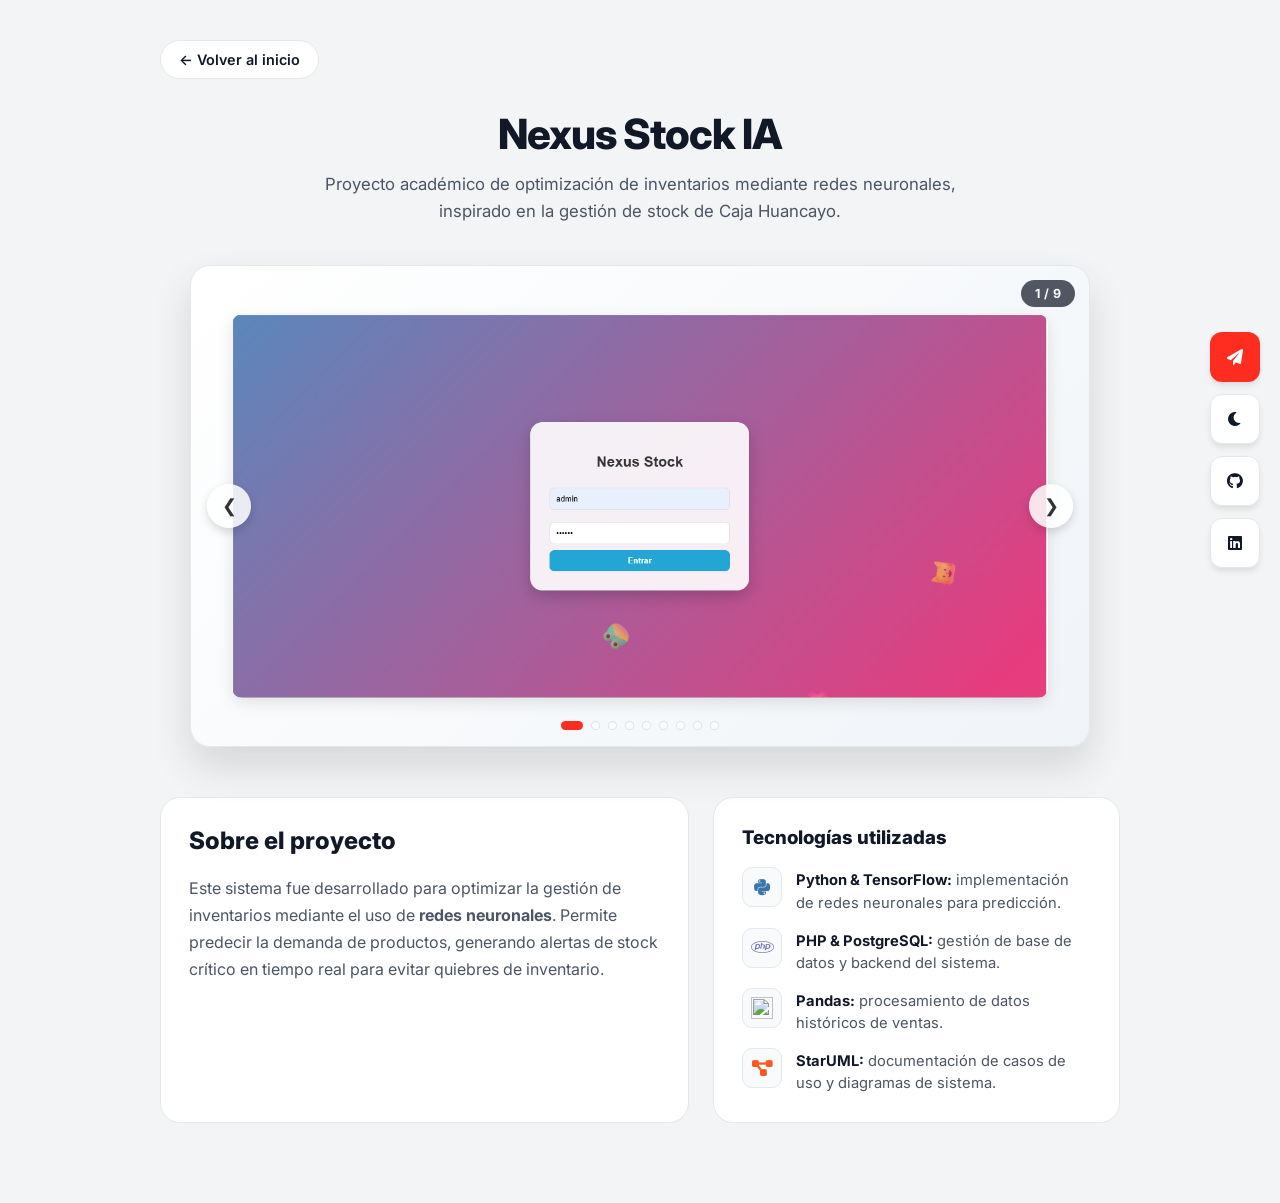
==== commit 824d55e5: "Agrega el logo de cada tecnologia en las etiquetas de proyectos, habilidades y paginas de detalle" ====
--- a/nexus-stock.html
+++ b/nexus-stock.html
@@ -74,7 +74,7 @@
                         <span class="desc"><strong>PHP & PostgreSQL:</strong> gestión de base de datos y backend del sistema.</span>
                     </li>
                     <li class="reveal">
-                        <span class="tech-icon"><i class="fas fa-table"></i></span>
+                        <span class="tech-icon"><img src="https://cdn.jsdelivr.net/gh/devicons/devicon@v2.16.0/icons/pandas/pandas-original.svg" alt="" width="22" height="22" loading="lazy"></span>
                         <span class="desc"><strong>Pandas:</strong> procesamiento de datos históricos de ventas.</span>
                     </li>
                     <li class="reveal">
--- a/style.css
+++ b/style.css
@@ -304,3 +304,7 @@
   from { opacity: 0; }
   to { opacity: 1; }
 }
+
+/* Logos reales de tecnología dentro de las cajitas de íconos y las insignias */
+.tech-icon img { width: 22px; height: 22px; object-fit: contain; }
+.tech-badge img { width: 16px; height: 16px; object-fit: contain; }
